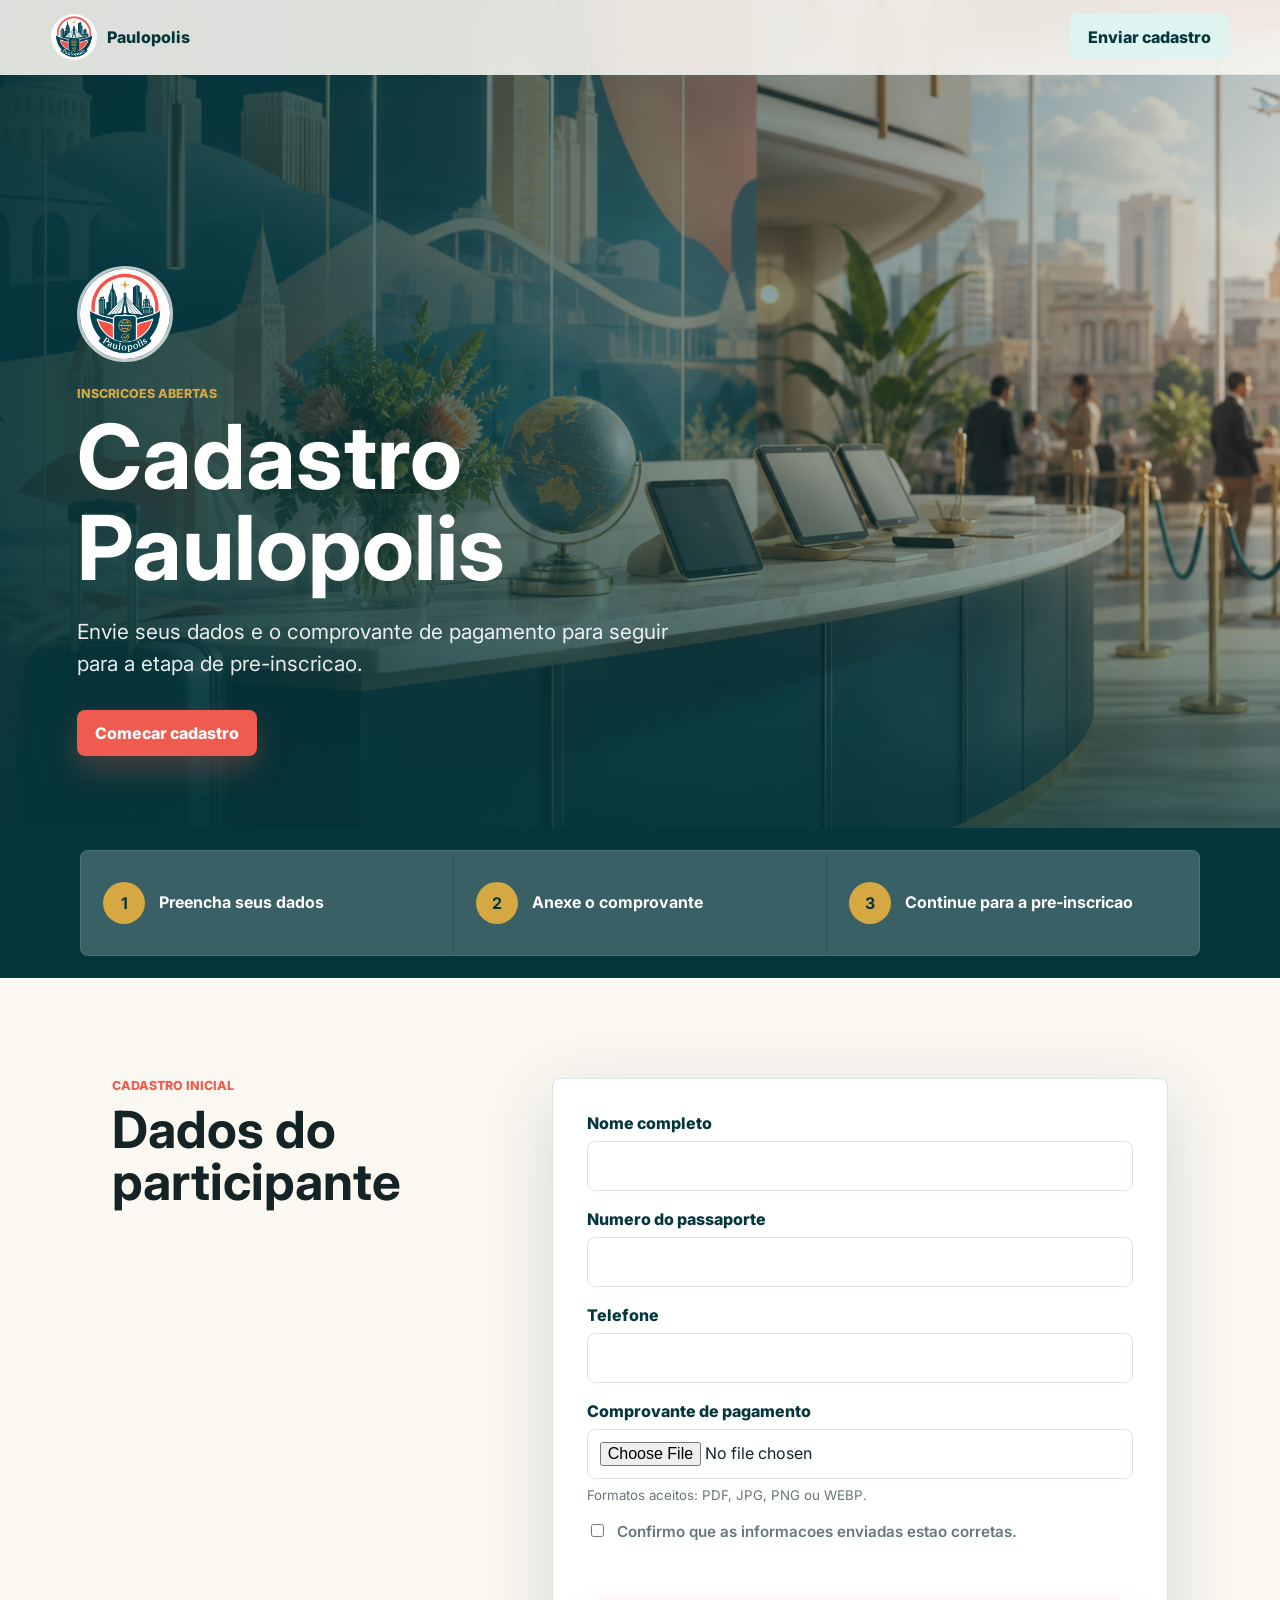
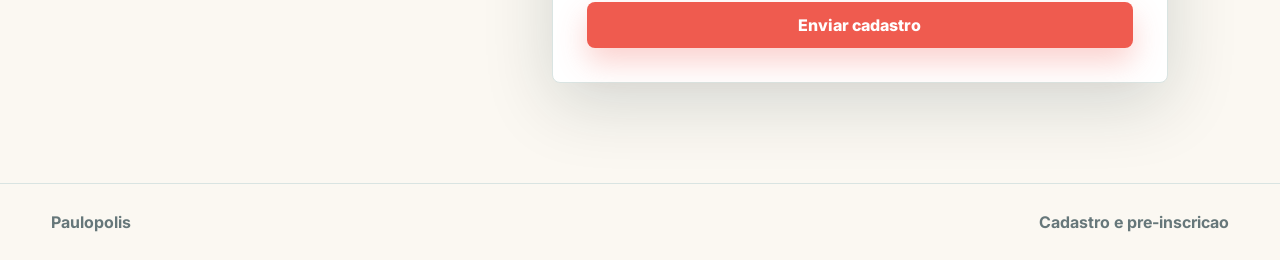
==== Paulópoles/index.html @ a4962982 "Add files via upload" ====
<!doctype html>
<html lang="pt-BR">
  <head>
    <meta charset="utf-8">
    <meta name="viewport" content="width=device-width, initial-scale=1">
    <title>Paulopolis | Cadastro</title>
    <meta
      name="description"
      content="Cadastro Paulopolis com envio de dados pessoais e comprovante de pagamento."
    >
    <link rel="preconnect" href="https://fonts.googleapis.com">
    <link rel="preconnect" href="https://fonts.gstatic.com" crossorigin>
    <link
      href="https://fonts.googleapis.com/css2?family=Inter:wght@400;500;600;700;800&display=swap"
      rel="stylesheet"
    >
    <link rel="stylesheet" href="styles.css">
  </head>
  <body>
    <header class="site-header">
      <a class="brand" href="index.html" aria-label="Paulopolis">
        <img src="assets/logo-paulopolis.png" alt="Logo Paulopolis">
        <span>Paulopolis</span>
      </a>
      <a class="header-action" href="#cadastro">Enviar cadastro</a>
    </header>

    <main>
      <section class="hero" aria-label="Cadastro Paulopolis">
        <img class="hero-image" src="assets/hero-paulopolis.png" alt="Recepcao de evento internacional Paulopolis">
        <div class="hero-overlay"></div>
        <div class="hero-content">
          <img class="hero-logo" src="assets/logo-paulopolis.png" alt="">
          <p class="eyebrow">Inscricoes abertas</p>
          <h1>Cadastro Paulopolis</h1>
          <p class="hero-copy">
            Envie seus dados e o comprovante de pagamento para seguir para a etapa de pre-inscricao.
          </p>
          <a class="primary-link" href="#cadastro">Comecar cadastro</a>
        </div>
      </section>

      <section class="intro-band" aria-label="Etapas">
        <div class="intro-grid">
          <article>
            <strong>1</strong>
            <span>Preencha seus dados</span>
          </article>
          <article>
            <strong>2</strong>
            <span>Anexe o comprovante</span>
          </article>
          <article>
            <strong>3</strong>
            <span>Continue para a pre-inscricao</span>
          </article>
        </div>
      </section>

      <section id="cadastro" class="form-section" aria-labelledby="form-title">
        <div class="section-heading">
          <p class="eyebrow">Cadastro inicial</p>
          <h2 id="form-title">Dados do participante</h2>
        </div>

        <form class="registration-form" id="registrationForm">
          <div class="field">
            <label for="fullName">Nome completo</label>
            <input id="fullName" name="fullName" type="text" autocomplete="name" required>
          </div>

          <div class="field">
            <label for="passport">Numero do passaporte</label>
            <input id="passport" name="passport" type="text" autocomplete="off" required>
          </div>

          <div class="field">
            <label for="phone">Telefone</label>
            <input id="phone" name="phone" type="tel" autocomplete="tel" required>
          </div>

          <div class="field file-field">
            <label for="receipt">Comprovante de pagamento</label>
            <input
              id="receipt"
              name="receipt"
              type="file"
              accept=".pdf,.jpg,.jpeg,.png,.webp"
              required
            >
            <small>Formatos aceitos: PDF, JPG, PNG ou WEBP.</small>
          </div>

          <label class="consent">
            <input id="consent" name="consent" type="checkbox" required>
            <span>Confirmo que as informacoes enviadas estao corretas.</span>
          </label>

          <p class="form-status" id="formStatus" role="status" aria-live="polite"></p>

          <button class="submit-button" type="submit">
            <span>Enviar cadastro</span>
          </button>
        </form>
      </section>
    </main>

    <footer class="site-footer">
      <span>Paulopolis</span>
      <span>Cadastro e pre-inscricao</span>
    </footer>

    <script src="config.js"></script>
    <script src="script.js"></script>
  </body>
</html>
---- Paulópoles/styles.css ----
:root {
  --teal-950: #05363b;
  --teal-800: #075b62;
  --teal-100: #dff4f1;
  --coral: #ef5b4f;
  --gold: #d5a842;
  --ink: #142326;
  --muted: #66777a;
  --line: #d9e4e2;
  --paper: #fbf8f2;
  --white: #ffffff;
  --shadow: 0 20px 70px rgba(4, 36, 40, 0.16);
}

* {
  box-sizing: border-box;
}

html {
  scroll-behavior: smooth;
}

body {
  margin: 0;
  background: var(--paper);
  color: var(--ink);
  font-family: Inter, Arial, sans-serif;
  letter-spacing: 0;
}

img {
  display: block;
  max-width: 100%;
}

a {
  color: inherit;
}

.site-header {
  position: fixed;
  z-index: 20;
  top: 0;
  right: 0;
  left: 0;
  display: flex;
  align-items: center;
  justify-content: space-between;
  gap: 16px;
  padding: 14px clamp(18px, 4vw, 56px);
  background: rgba(251, 248, 242, 0.88);
  border-bottom: 1px solid rgba(217, 228, 226, 0.75);
  backdrop-filter: blur(18px);
}

.brand {
  display: inline-flex;
  align-items: center;
  gap: 10px;
  color: var(--teal-950);
  font-weight: 800;
  text-decoration: none;
}

.brand img {
  width: 46px;
  height: 46px;
  border-radius: 50%;
  object-fit: cover;
}

.header-action,
.primary-link,
.secondary-link,
.submit-button {
  min-height: 46px;
  display: inline-flex;
  align-items: center;
  justify-content: center;
  border: 0;
  border-radius: 8px;
  padding: 0 18px;
  font: inherit;
  font-weight: 800;
  text-decoration: none;
  cursor: pointer;
}

.header-action,
.secondary-link {
  background: var(--teal-100);
  color: var(--teal-950);
}

.primary-link,
.submit-button {
  background: var(--coral);
  color: var(--white);
  box-shadow: 0 14px 30px rgba(239, 91, 79, 0.28);
}

.hero {
  position: relative;
  min-height: 92vh;
  display: grid;
  align-items: end;
  overflow: hidden;
  padding: 120px clamp(18px, 6vw, 80px) 72px;
}

.hero-image,
.hero-overlay {
  position: absolute;
  inset: 0;
  width: 100%;
  height: 100%;
}

.hero-image {
  object-fit: cover;
}

.hero-overlay {
  background:
    linear-gradient(90deg, rgba(5, 54, 59, 0.9), rgba(5, 54, 59, 0.58) 45%, rgba(5, 54, 59, 0.15)),
    linear-gradient(0deg, rgba(5, 54, 59, 0.74), transparent 46%);
}

.hero-content {
  position: relative;
  z-index: 1;
  max-width: 760px;
  color: var(--white);
}

.hero-logo {
  width: 96px;
  height: 96px;
  margin-bottom: 24px;
  border: 3px solid rgba(255, 255, 255, 0.72);
  border-radius: 50%;
  object-fit: cover;
}

.eyebrow {
  margin: 0 0 10px;
  color: var(--gold);
  font-size: 0.78rem;
  font-weight: 800;
  letter-spacing: 0;
  text-transform: uppercase;
}

h1,
h2 {
  margin: 0;
  line-height: 1.02;
}

h1 {
  max-width: 12ch;
  font-size: clamp(3rem, 7vw, 6.5rem);
}

h2 {
  font-size: clamp(2rem, 4vw, 3.8rem);
}

.hero-copy {
  max-width: 620px;
  margin: 22px 0 30px;
  color: rgba(255, 255, 255, 0.9);
  font-size: clamp(1.05rem, 2vw, 1.3rem);
  line-height: 1.55;
}

.intro-band {
  background: var(--teal-950);
  color: var(--white);
  padding: 22px clamp(18px, 6vw, 80px);
}

.intro-grid {
  max-width: 1120px;
  display: grid;
  grid-template-columns: repeat(3, 1fr);
  gap: 1px;
  margin: 0 auto;
  overflow: hidden;
  border: 1px solid rgba(255, 255, 255, 0.16);
  border-radius: 8px;
  background: rgba(255, 255, 255, 0.16);
}

.intro-grid article {
  min-height: 104px;
  display: flex;
  align-items: center;
  gap: 14px;
  padding: 22px;
  background: rgba(255, 255, 255, 0.06);
}

.intro-grid strong {
  width: 42px;
  height: 42px;
  flex: 0 0 42px;
  display: inline-flex;
  align-items: center;
  justify-content: center;
  border-radius: 50%;
  background: var(--gold);
  color: var(--teal-950);
}

.intro-grid span {
  font-weight: 700;
  line-height: 1.35;
}

.form-section {
  max-width: 1120px;
  display: grid;
  grid-template-columns: minmax(240px, 0.75fr) minmax(0, 1.25fr);
  gap: clamp(28px, 6vw, 70px);
  margin: 0 auto;
  padding: clamp(58px, 8vw, 100px) clamp(18px, 4vw, 32px);
}

.section-heading {
  align-self: start;
  position: sticky;
  top: 100px;
}

.section-heading .eyebrow {
  color: var(--coral);
}

.registration-form {
  display: grid;
  gap: 18px;
  padding: clamp(22px, 4vw, 34px);
  border: 1px solid var(--line);
  border-radius: 8px;
  background: var(--white);
  box-shadow: var(--shadow);
}

.field {
  display: grid;
  gap: 8px;
}

label {
  color: var(--teal-950);
  font-weight: 800;
}

input[type="text"],
input[type="tel"],
input[type="file"] {
  width: 100%;
  min-height: 50px;
  border: 1px solid var(--line);
  border-radius: 8px;
  background: #fff;
  color: var(--ink);
  font: inherit;
}

input[type="text"],
input[type="tel"] {
  padding: 0 14px;
}

input[type="file"] {
  padding: 12px;
}

input:focus {
  outline: 3px solid rgba(213, 168, 66, 0.34);
  border-color: var(--gold);
}

small {
  color: var(--muted);
}

.consent {
  display: flex;
  align-items: flex-start;
  gap: 10px;
  color: var(--muted);
  font-size: 0.95rem;
  font-weight: 600;
  line-height: 1.4;
}

.consent input {
  margin-top: 3px;
}

.form-status {
  min-height: 24px;
  margin: 0;
  color: var(--teal-800);
  font-weight: 700;
}

.form-status.error {
  color: #b42318;
}

.submit-button {
  width: 100%;
}

.submit-button[disabled] {
  opacity: 0.72;
  cursor: wait;
}

.site-footer {
  display: flex;
  justify-content: space-between;
  gap: 16px;
  padding: 28px clamp(18px, 4vw, 56px);
  border-top: 1px solid var(--line);
  color: var(--muted);
  font-weight: 700;
}

.thanks-page {
  min-height: 100vh;
  background:
    linear-gradient(135deg, rgba(5, 54, 59, 0.92), rgba(7, 91, 98, 0.78)),
    url("assets/hero-paulopolis.png") center / cover;
}

.thanks-shell {
  min-height: 100vh;
  display: grid;
  align-content: center;
  justify-items: start;
  gap: 30px;
  padding: clamp(24px, 8vw, 80px);
}

.thanks-brand {
  color: var(--white);
}

.thanks-panel {
  max-width: 680px;
  padding: clamp(24px, 5vw, 46px);
  border-radius: 8px;
  background: rgba(255, 255, 255, 0.94);
  box-shadow: var(--shadow);
}

.thanks-panel h1 {
  max-width: 13ch;
  color: var(--teal-950);
  font-size: clamp(2.3rem, 5vw, 4.7rem);
}

.thanks-panel p:not(.eyebrow) {
  margin: 20px 0 28px;
  color: var(--muted);
  font-size: 1.08rem;
  line-height: 1.6;
}

.thanks-panel .primary-link,
.thanks-panel .secondary-link {
  margin: 0 10px 10px 0;
}

.admin-page {
  min-height: 100vh;
  background: #f6f4ec;
}

.admin-shell {
  max-width: 1180px;
  margin: 0 auto;
  padding: 120px clamp(18px, 4vw, 32px) 70px;
}

.admin-heading {
  max-width: 760px;
  margin-bottom: 28px;
}

.admin-heading .eyebrow {
  color: var(--coral);
}

.admin-heading h1 {
  max-width: 12ch;
  color: var(--teal-950);
  font-size: clamp(2.6rem, 6vw, 5.2rem);
}

.admin-heading p:not(.eyebrow) {
  color: var(--muted);
  font-size: 1.08rem;
  line-height: 1.55;
}

.admin-tools,
.admin-table-wrap {
  border: 1px solid var(--line);
  border-radius: 8px;
  background: var(--white);
  box-shadow: var(--shadow);
}

.admin-tools {
  display: grid;
  grid-template-columns: 1fr auto;
  gap: 18px;
  align-items: end;
  margin-bottom: 20px;
  padding: 22px;
}

.admin-login {
  display: grid;
  gap: 8px;
}

.admin-login-row {
  display: grid;
  grid-template-columns: minmax(180px, 1fr) auto;
  gap: 10px;
}

.admin-tools .form-status {
  grid-column: 1 / -1;
}

.admin-table-wrap {
  overflow-x: auto;
}

.admin-table {
  width: 100%;
  min-width: 780px;
  border-collapse: collapse;
}

.admin-table th,
.admin-table td {
  padding: 16px;
  border-bottom: 1px solid var(--line);
  text-align: left;
  vertical-align: top;
}

.admin-table th {
  background: var(--teal-950);
  color: var(--white);
  font-size: 0.84rem;
  text-transform: uppercase;
}

.admin-table a {
  color: var(--teal-800);
  font-weight: 800;
}

.secondary-link[disabled] {
  opacity: 0.58;
  cursor: not-allowed;
}

@media (max-width: 820px) {
  .site-header {
    padding: 10px 16px;
  }

  .brand span {
    display: none;
  }

  .hero {
    min-height: 86vh;
    padding: 108px 18px 42px;
  }

  .hero-logo {
    width: 78px;
    height: 78px;
  }

  .intro-grid,
  .form-section,
  .admin-tools,
  .admin-login-row {
    grid-template-columns: 1fr;
  }

  .intro-grid article {
    min-height: 86px;
  }

  .section-heading {
    position: static;
  }

  .site-footer {
    flex-direction: column;
  }
}

@media (max-width: 520px) {
  .header-action {
    min-height: 42px;
    padding: 0 12px;
    font-size: 0.9rem;
  }

  h1 {
    font-size: 3rem;
  }

  .hero-copy {
    font-size: 1rem;
  }

  .registration-form {
    padding: 18px;
  }
}
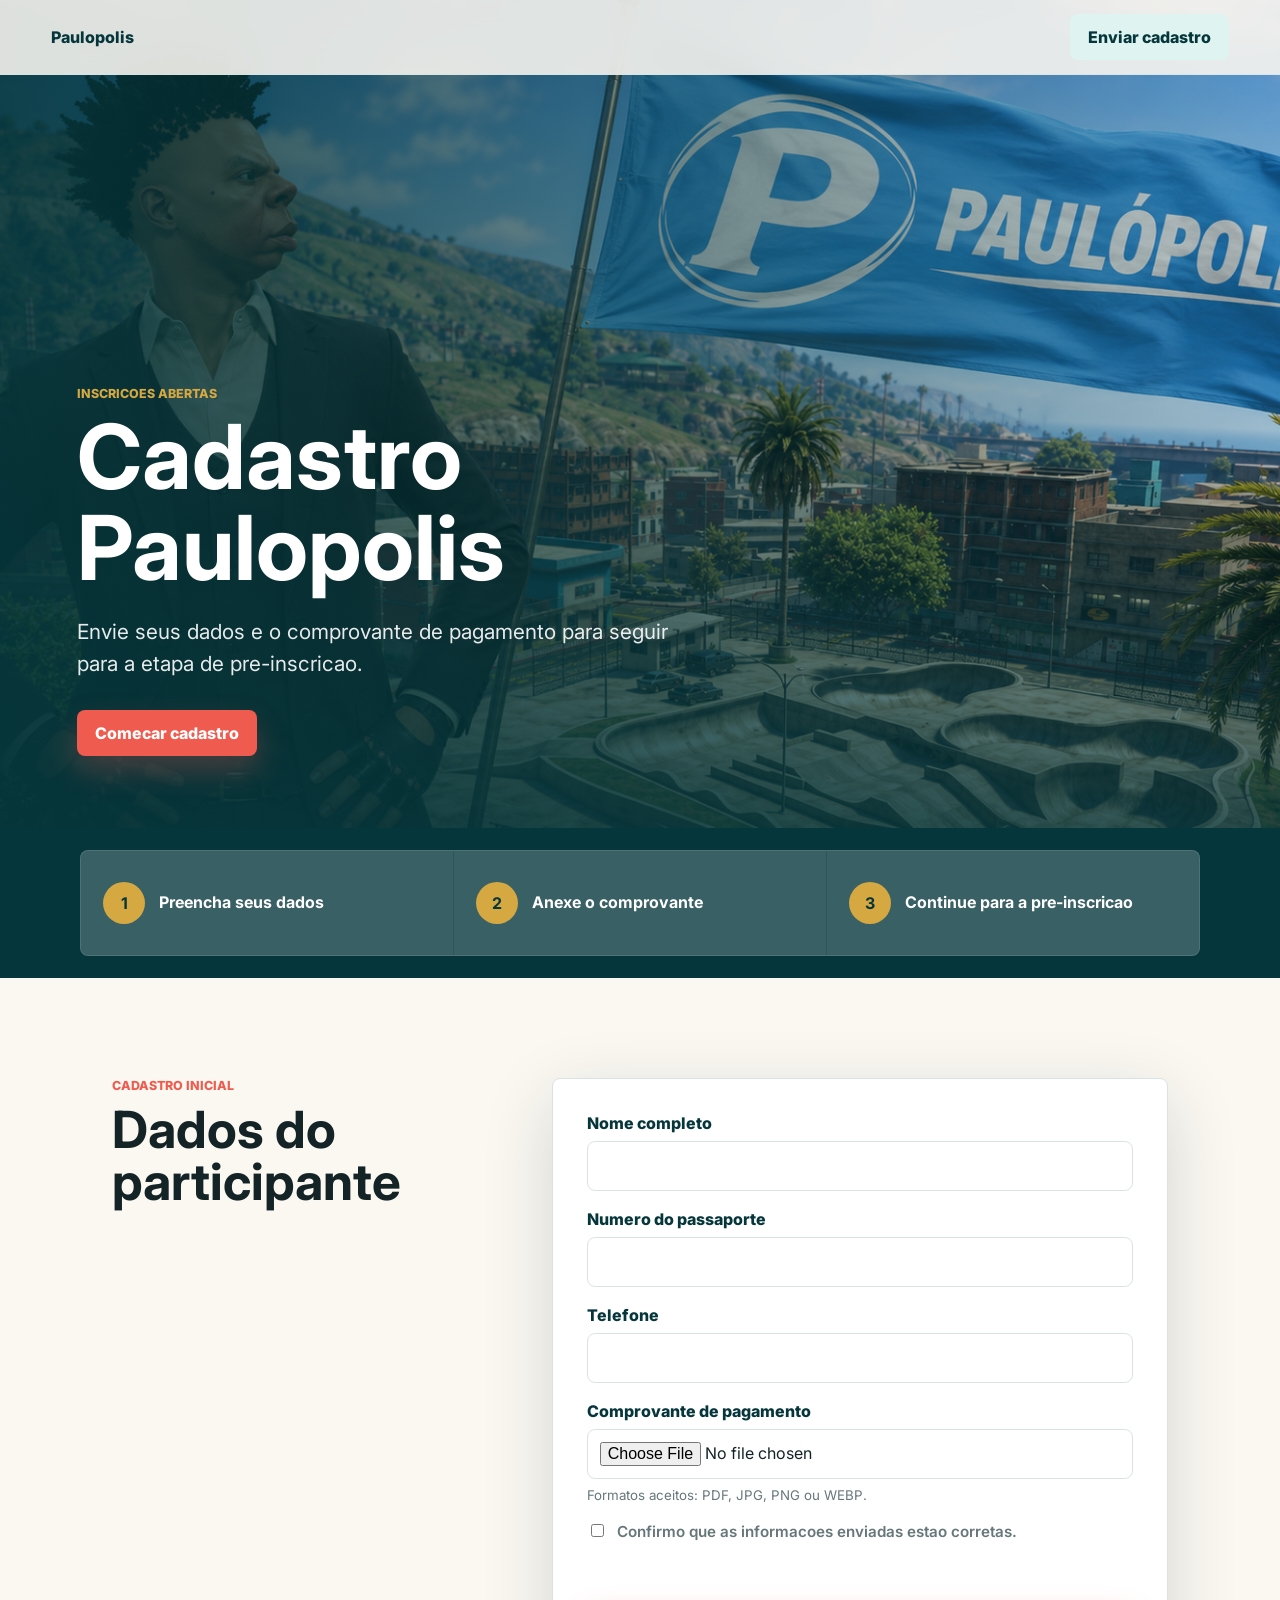
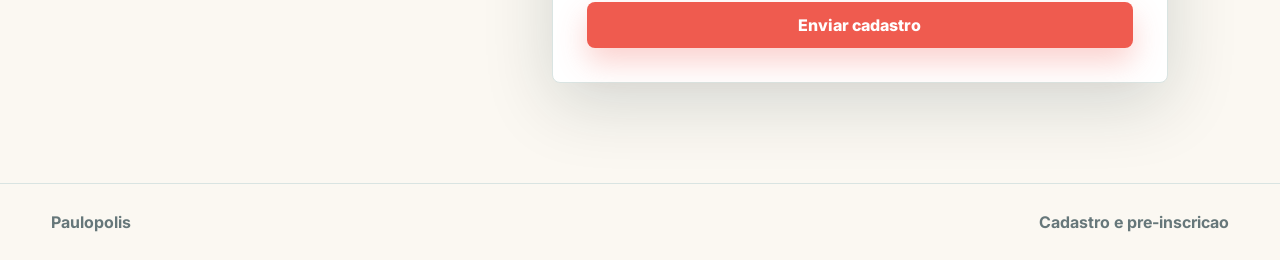
==== commit 4cb98a8c: "Add files via upload" ====
--- a/Paulópoles/index.html
+++ b/Paulópoles/index.html
@@ -19,7 +19,6 @@
   <body>
     <header class="site-header">
       <a class="brand" href="index.html" aria-label="Paulopolis">
-        <img src="assets/logo-paulopolis.png" alt="Logo Paulopolis">
         <span>Paulopolis</span>
       </a>
       <a class="header-action" href="#cadastro">Enviar cadastro</a>
@@ -30,7 +29,6 @@
         <img class="hero-image" src="assets/hero-paulopolis.png" alt="Recepcao de evento internacional Paulopolis">
         <div class="hero-overlay"></div>
         <div class="hero-content">
-          <img class="hero-logo" src="assets/logo-paulopolis.png" alt="">
           <p class="eyebrow">Inscricoes abertas</p>
           <h1>Cadastro Paulopolis</h1>
           <p class="hero-copy">
--- a/Paulópoles/styles.css
+++ b/Paulópoles/styles.css
@@ -60,13 +60,6 @@
   color: var(--teal-950);
   font-weight: 800;
   text-decoration: none;
-}
-
-.brand img {
-  width: 46px;
-  height: 46px;
-  border-radius: 50%;
-  object-fit: cover;
 }
 
 .header-action,
@@ -133,15 +126,6 @@
   color: var(--white);
 }
 
-.hero-logo {
-  width: 96px;
-  height: 96px;
-  margin-bottom: 24px;
-  border: 3px solid rgba(255, 255, 255, 0.72);
-  border-radius: 50%;
-  object-fit: cover;
-}
-
 .eyebrow {
   margin: 0 0 10px;
   color: var(--gold);
@@ -481,10 +465,6 @@
     padding: 10px 16px;
   }
 
-  .brand span {
-    display: none;
-  }
-
   .hero {
     min-height: 86vh;
     padding: 108px 18px 42px;
